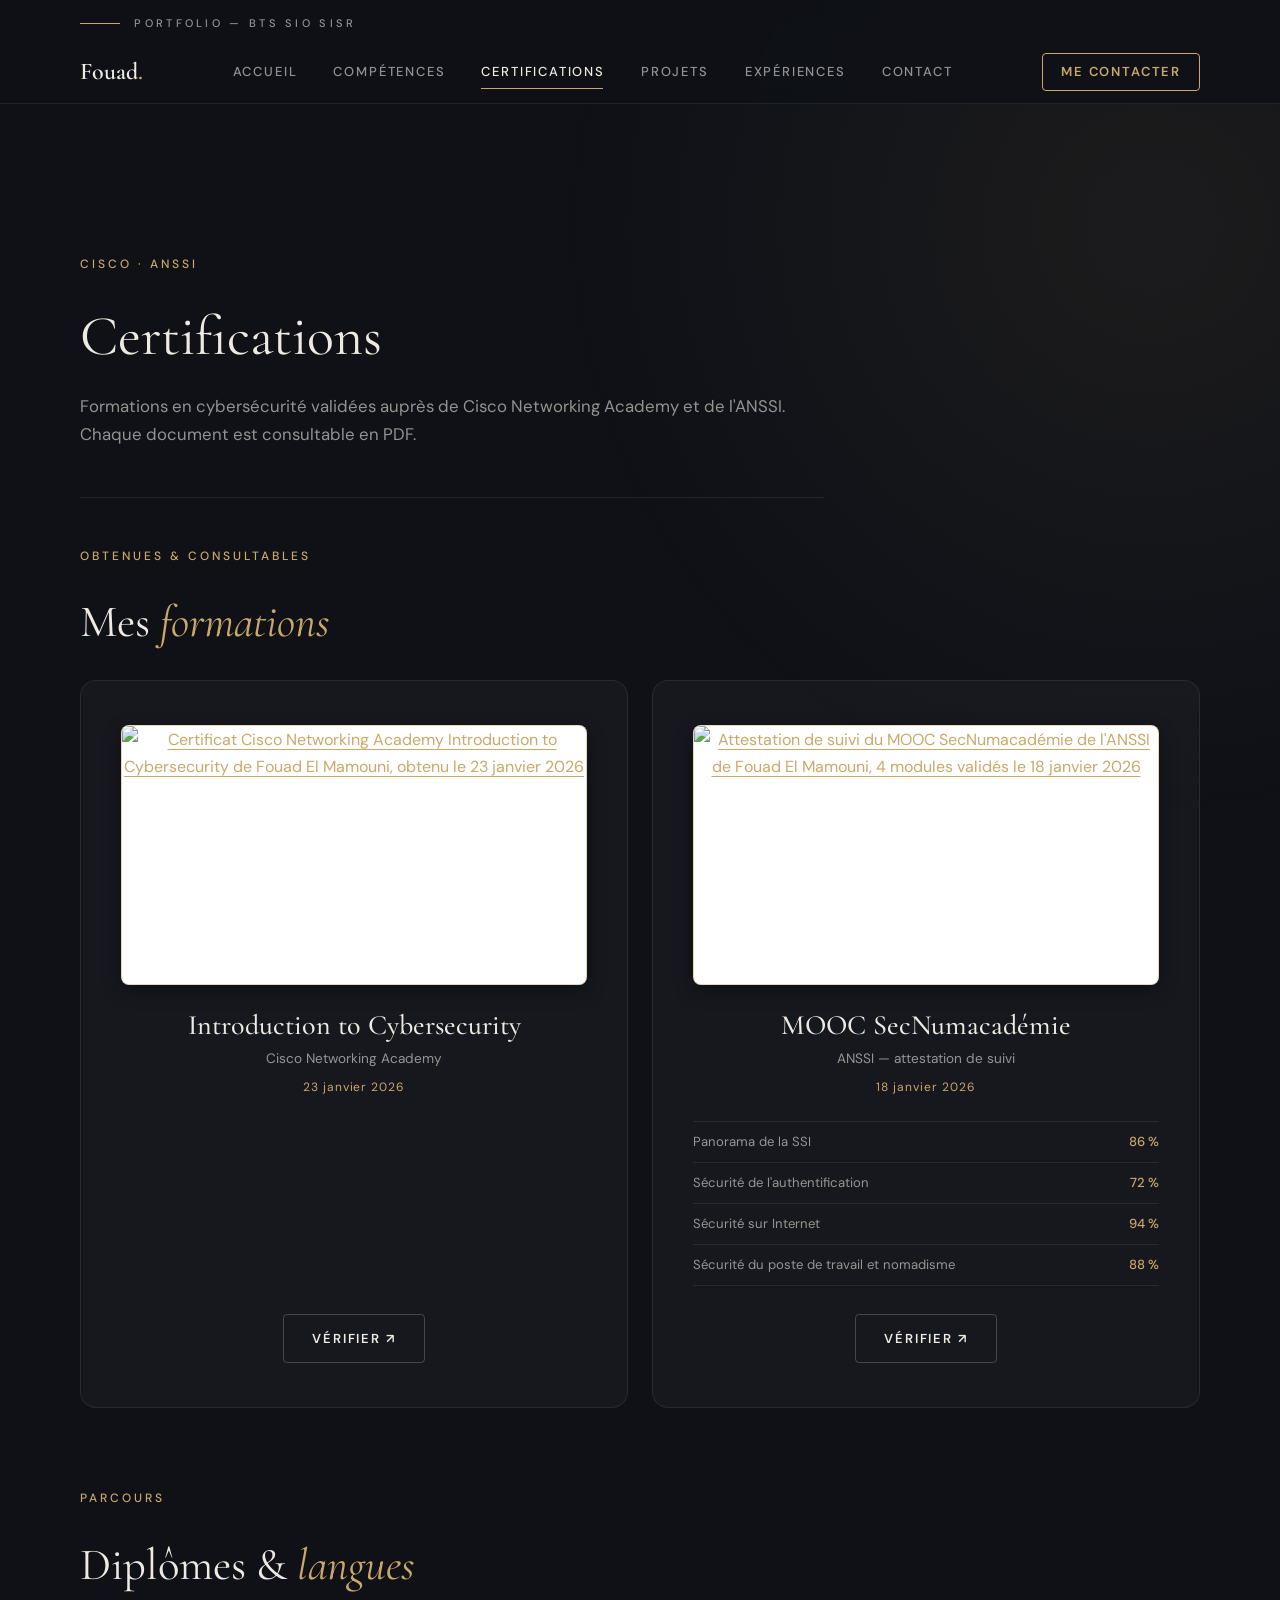
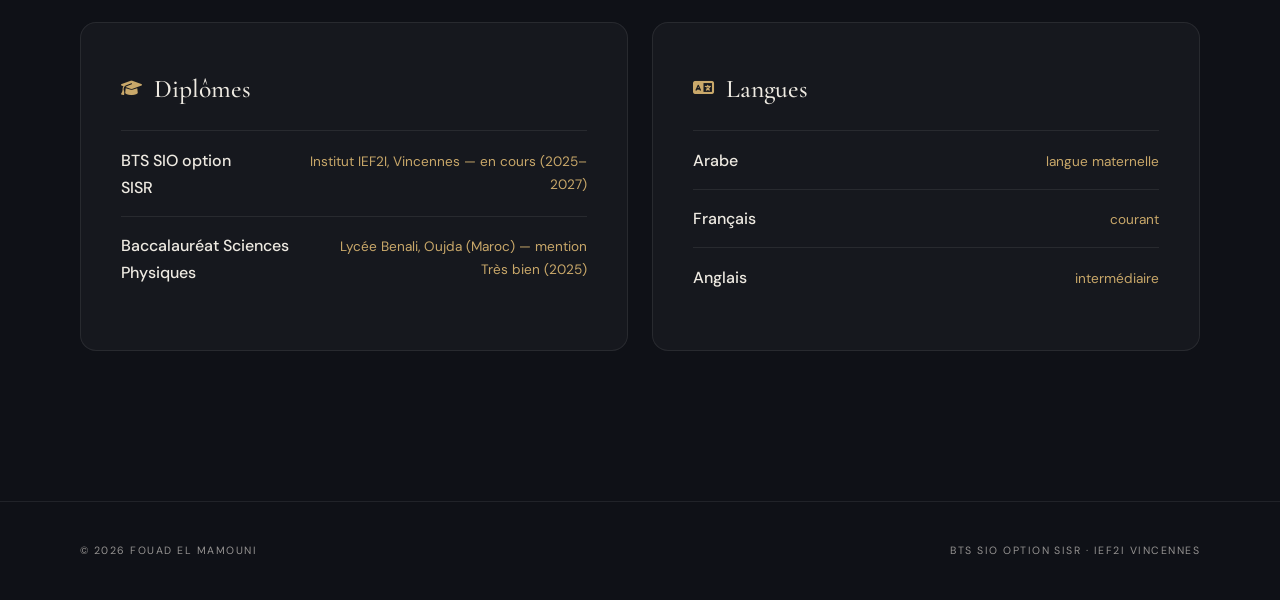
==== certifications.html @ dfbf0dc3 "Add files via upload" ====
<!DOCTYPE html>
<html lang="fr">
<head>
    <meta charset="UTF-8">
    <meta name="viewport" content="width=device-width, initial-scale=1.0">

    <title>Certifications — Fouad El Mamouni</title>
    <meta name="description" content="Certifications de Fouad El Mamouni : Introduction to Cybersecurity (Cisco Networking Academy), MOOC SecNumacadémie (ANSSI), diplômes et langues.">
    <meta name="theme-color" content="#0F1117">

    <!-- Open Graph : aperçu lors d'un partage sur les réseaux sociaux -->
    <meta property="og:type" content="website">
    <meta property="og:title" content="Certifications — Fouad El Mamouni">
    <meta property="og:description" content="Certifications de Fouad El Mamouni : Introduction to Cybersecurity (Cisco Networking Academy), MOOC SecNumacadémie (ANSSI), diplômes et langues.">
    <meta property="og:locale" content="fr_FR">
    <!-- À compléter quand le site sera en ligne :
    <meta property="og:url" content="https://votre-domaine.fr/certifications.html">
    <meta property="og:image" content="https://votre-domaine.fr/apercu.png">
    -->

    <!-- Google Fonts : Cormorant Garamond (titres) et DM Sans (texte, menu, boutons) -->
    <link rel="preconnect" href="https://fonts.googleapis.com">
    <link rel="preconnect" href="https://fonts.gstatic.com" crossorigin>
    <link href="https://fonts.googleapis.com/css2?family=Cormorant+Garamond:ital,wght@0,400;0,500;0,600;1,400;1,500;1,600&family=DM+Sans:wght@400;500;700&display=swap" rel="stylesheet">

    <!-- Font Awesome (version gratuite) : les icônes, chargées depuis le CDN cdnjs -->
    <link rel="stylesheet" href="https://cdnjs.cloudflare.com/ajax/libs/font-awesome/6.5.2/css/all.min.css" crossorigin="anonymous" referrerpolicy="no-referrer">

    <!-- Feuille de style commune à toutes les pages -->
    <link rel="stylesheet" href="style.css">
</head>
<body>

    <!-- Écran de chargement : il disparaît tout seul en CSS, même sans JavaScript -->
    <div class="ecran-chargement" aria-hidden="true">
        <div class="ecran-points"><span></span><span></span><span></span></div>
        <div class="ecran-barre"></div>
    </div>

    <!-- Barre dorée qui avance pendant le défilement (décorative) -->
    <div class="barre-progression" aria-hidden="true"></div>

    <header>
        <p class="etiquette etiquette-header">Portfolio — BTS SIO SISR</p>
        <a href="index.html" class="logo">Fouad<span>.</span></a>
        <nav aria-label="Menu principal">
            <ul>
                <li><a href="index.html">Accueil</a></li>
                <li><a href="competences.html">Compétences</a></li>
                <li><a href="certifications.html" class="actif" aria-current="page">Certifications</a></li>
                <li><a href="projets.html">Projets</a></li>
                <li><a href="experiences.html">Expériences</a></li>
                <li><a href="contact.html">Contact</a></li>
            </ul>
        </nav>
        <a href="contact.html" class="bouton bouton-contour bouton-header">Me contacter</a>
    </header>

    <main>
        <section id="certifications">
            <!-- 1. En-tête -->
            <p class="etiquette">Cisco · ANSSI</p>
            <h1 class="titre-page">Certifications</h1>
            <p class="intro-section">Formations en cybersécurité validées auprès de Cisco Networking Academy et de l'ANSSI. Chaque document est consultable en PDF.</p>

            <!-- 2. Formations obtenues -->
            <div class="sous-partie">
                <p class="etiquette">Obtenues &amp; consultables</p>
                <h3 class="titre-sous-partie">Mes <em>formations</em></h3>

                <div class="grille-certifs">
                    <article class="carte-certif">
                        <a href="certificats/cisco-introduction-cybersecurity.pdf" target="_blank" rel="noopener" class="image-certif">
                            <img src="certificats/cisco-introduction-cybersecurity.png" alt="Certificat Cisco Networking Academy Introduction to Cybersecurity de Fouad El Mamouni, obtenu le 23 janvier 2026" loading="lazy">
                            <span class="visuellement-cache">(ouvre le PDF dans un nouvel onglet)</span>
                        </a>
                        <h4>Introduction to Cybersecurity</h4>
                        <p class="organisme">Cisco Networking Academy</p>
                        <p class="date-certif"><time datetime="2026-01-23">23 janvier 2026</time></p>
                        <a href="certificats/cisco-introduction-cybersecurity.pdf" target="_blank" rel="noopener" class="bouton bouton-contour bouton-petit">
                            Vérifier <span aria-hidden="true">↗</span>
                            <span class="visuellement-cache">le certificat Cisco (PDF, nouvel onglet)</span>
                        </a>
                    </article>

                    <article class="carte-certif">
                        <a href="certificats/anssi-secnumacademie.pdf" target="_blank" rel="noopener" class="image-certif">
                            <img src="certificats/anssi-secnumacademie.png" alt="Attestation de suivi du MOOC SecNumacadémie de l'ANSSI de Fouad El Mamouni, 4 modules validés le 18 janvier 2026" loading="lazy">
                            <span class="visuellement-cache">(ouvre le PDF dans un nouvel onglet)</span>
                        </a>
                        <h4>MOOC SecNumacadémie</h4>
                        <p class="organisme">ANSSI — attestation de suivi</p>
                        <p class="date-certif"><time datetime="2026-01-18">18 janvier 2026</time></p>
                        <ul class="modules" aria-label="Modules validés">
                            <li><span>Panorama de la SSI</span> <span class="score">86 %</span></li>
                            <li><span>Sécurité de l'authentification</span> <span class="score">72 %</span></li>
                            <li><span>Sécurité sur Internet</span> <span class="score">94 %</span></li>
                            <li><span>Sécurité du poste de travail et nomadisme</span> <span class="score">88 %</span></li>
                        </ul>
                        <a href="certificats/anssi-secnumacademie.pdf" target="_blank" rel="noopener" class="bouton bouton-contour bouton-petit">
                            Vérifier <span aria-hidden="true">↗</span>
                            <span class="visuellement-cache">l'attestation ANSSI (PDF, nouvel onglet)</span>
                        </a>
                    </article>
                </div>
            </div>

            <!-- 3. Diplômes et langues -->
            <div class="sous-partie">
                <p class="etiquette">Parcours</p>
                <h3 class="titre-sous-partie">Diplômes &amp; <em>langues</em></h3>

                <div class="grille-parcours">
                    <div class="carte-liste">
                        <h4><i class="fa-solid fa-graduation-cap" aria-hidden="true"></i> Diplômes</h4>
                        <dl class="lignes">
                            <div>
                                <dt>BTS SIO option SISR</dt>
                                <dd>Institut IEF2I, Vincennes — en cours (2025–2027)</dd>
                            </div>
                            <div>
                                <dt>Baccalauréat Sciences Physiques</dt>
                                <dd>Lycée Benali, Oujda (Maroc) — mention Très bien (2025)</dd>
                            </div>
                        </dl>
                    </div>

                    <div class="carte-liste">
                        <h4><i class="fa-solid fa-language" aria-hidden="true"></i> Langues</h4>
                        <dl class="lignes">
                            <div>
                                <dt>Arabe</dt>
                                <dd>langue maternelle</dd>
                            </div>
                            <div>
                                <dt>Français</dt>
                                <dd>courant</dd>
                            </div>
                            <div>
                                <dt>Anglais</dt>
                                <dd>intermédiaire</dd>
                            </div>
                        </dl>
                    </div>
                </div>
            </div>
        </section>
    </main>

    <footer>
        <div class="footer-contenu">
            <p>&copy; 2026 Fouad El Mamouni</p>
            <p>BTS SIO option SISR · IEF2I Vincennes</p>
        </div>
    </footer>

    <!-- Bouton rond pour remonter (c'est un lien : il fonctionne même sans JavaScript) -->
    <a href="#top" class="retour-haut" aria-label="Remonter en haut de la page">↑</a>

    <!-- Script commun à toutes les pages -->
    <script src="script.js"></script>

</body>
</html>
---- style.css ----
/* ===== 1. Variables : couleurs et polices, définies une seule fois ===== */
:root {
    --fond: #0F1117;                            /* fond très sombre */
    --or: #C9A86A;                              /* accent doré */
    --texte: #EEEAE2;                           /* blanc cassé */
    --texte-doux: rgba(238, 234, 226, 0.6);     /* gris clair (le blanc cassé, plus transparent) */
    --carte: rgba(255, 255, 255, 0.03);         /* fond des cartes, à peine plus clair */
    --bordure: rgba(255, 255, 255, 0.08);       /* bordure très fine */
    --bordure-forte: rgba(255, 255, 255, 0.18); /* bordure un peu plus visible (schéma) */
    --bordure-or: rgba(201, 168, 106, 0.45);    /* le doré, plus transparent */
    --fond-header: rgba(15, 17, 23, 0.85);      /* le fond, légèrement transparent */

    --serif: "Cormorant Garamond", Georgia, "Times New Roman", serif;
    --sans: "DM Sans", "Segoe UI", Arial, sans-serif;

    --rayon: 16px;                              /* arrondi des cartes */
    --espacement-lettres: 0.2em;                /* pour les majuscules espacées */

    --texte-nom: #F4F1EA;                       /* blanc cassé du grand nom de l'accueil */

    /* Le conteneur commun à toute la page (header, sections, footer) */
    --conteneur: 1200px;                        /* largeur maximale, marges comprises */
    --gouttiere: 20px;                          /* marge intérieure à gauche et à droite (40px sur ordinateur) */
    /* Marge à gauche et à droite d'un bloc pleine largeur (header, footer) pour que son contenu
       s'aligne sur le conteneur : au moins la gouttière, plus la moitié de l'espace au-delà de 1200px */
    --marge-conteneur: max(var(--gouttiere), calc((100% - var(--conteneur)) / 2 + var(--gouttiere)));

    --ecart-menu: 28px;                         /* écart entre les liens du menu (mobile) */
}

/* Entre 900 et 1199px : gouttière de 40px, liens du menu plus serrés (22px) */
@media (min-width: 900px) {
    :root {
        --gouttiere: 40px;
        --ecart-menu: 22px;
    }
}

/* À partir de 1200px : écart normal entre les liens du menu (36px) */
@media (min-width: 1200px) {
    :root {
        --ecart-menu: 36px;
    }
}

/* ===== 2. Base : réglages appliqués à toute la page ===== */
*,
*::before,
*::after {
    box-sizing: border-box; /* la bordure et le padding sont inclus dans la largeur */
}

html {
    scroll-behavior: smooth;    /* défilement doux vers les sections */
    scroll-padding-top: 8.5rem; /* laisse la place au header collant (3 lignes sur mobile) */
}

body {
    margin: 0;
    background-color: var(--fond);
    color: var(--texte);
    font-family: var(--sans);
    font-size: 16px;          /* taille du texte normal */
    line-height: 1.7;
    -webkit-font-smoothing: antialiased;
}

/* Halo lumineux très discret à droite, fixe pendant le défilement */
body::before {
    content: "";
    position: fixed;
    inset: 0;
    z-index: -1;            /* derrière tout le contenu */
    pointer-events: none;   /* ne bloque pas les clics */
    background: radial-gradient(circle at 90% 25%, rgba(201, 168, 106, 0.07), transparent 45%);
}

h1, h2, h3 {
    font-family: var(--serif);
    font-weight: 500;
    line-height: 1.1;
    margin: 0 0 1rem;
}

p {
    margin: 0 0 1rem;
}

a {
    color: var(--or);
    text-underline-offset: 4px;
}

/* Le mot mis en valeur dans les grands titres : italique doré */
h1 em,
h2 em {
    font-style: italic;
    color: var(--or);
}

/* Contour doré visible quand on navigue au clavier (touche Tab) */
a:focus-visible {
    outline: 1px solid var(--or);
    outline-offset: 4px;
    border-radius: 4px;
}

/* ===== 3. Barre de progression du défilement (pilotée par le JavaScript) ===== */
.barre-progression {
    position: fixed;
    top: 0;
    left: 0;
    z-index: 30;
    width: 100%;
    height: 2px;
    background-color: var(--or);
    transform: scaleX(0);       /* 0 = vide, 1 = pleine largeur */
    transform-origin: left;
}

/* ===== 4. Header collé en haut de l'écran ===== */
/* Sur mobile : l'étiquette, puis le logo et le bouton, puis le menu qui défile horizontalement */
header {
    position: sticky;
    top: 0;
    z-index: 20; /* reste au-dessus du contenu pendant le défilement */
    display: flex;
    flex-wrap: wrap;
    align-items: center;
    justify-content: space-between;
    column-gap: 16px; /* espace minimum entre le logo, le menu et le bouton */
    /* le fond reste sur toute la largeur, mais le contenu s'aligne sur le conteneur */
    padding: 14px var(--marge-conteneur) 0; /* header moins haut (avant : 1rem en haut) */
    background-color: var(--fond-header);
    backdrop-filter: blur(12px);          /* floute le contenu qui passe dessous */
    -webkit-backdrop-filter: blur(12px);  /* même chose pour Safari */
    border-bottom: 1px solid var(--bordure);
}

/* L'étiquette « PORTFOLIO — BTS SIO SISR » au-dessus, sur toute la largeur :
   texte gris clair, petite ligne dorée devant.
   « header .etiquette-header » est plus précis que « .etiquette » (section 7) : ses réglages l'emportent */
header .etiquette-header {
    flex-basis: 100%;
    gap: 0.9rem;
    margin-bottom: 8px;   /* seulement 8px d'écart avec la ligne du logo */
    color: var(--texte-doux);
    font-size: 11px;
    letter-spacing: 0.3em;
}

/* La petite ligne dorée devant l'étiquette du header (les étiquettes des sections n'en ont plus) */
header .etiquette-header::before {
    content: "";
    flex-shrink: 0;
    width: 2.5rem;
    height: 1px;
    background-color: var(--or);
}

/* « Fouad. » en serif, avec le point en doré : 24px */
.logo {
    font-family: var(--serif);
    font-size: 24px;
    font-weight: 600;
    line-height: 1;
    color: var(--texte);
    text-decoration: none;
}

.logo span {
    color: var(--or);
}

/* Le menu passe sous le logo, sur toute la largeur, et défile horizontalement */
nav {
    order: 3;
    width: calc(100% + 2 * var(--gouttiere));   /* va jusqu'aux bords de l'écran */
    margin: 0.5rem calc(-1 * var(--gouttiere)) 0;
    overflow-x: auto;
    scrollbar-width: none;        /* cache la barre de défilement (Firefox) */
}

nav::-webkit-scrollbar {
    display: none;                /* cache la barre de défilement (Chrome, Safari) */
}

nav ul {
    display: flex;
    gap: var(--ecart-menu);       /* 28px sur mobile, 22px de 900 à 1199px, 36px dès 1200px (voir :root) */
    width: max-content;           /* les liens restent sur une seule ligne */
    margin: 0;
    padding: 0 var(--gouttiere);  /* le 1er lien s'aligne sur le logo */
    list-style: none;
}

nav a {
    position: relative;
    display: block;
    padding: 0.7rem 0;
    color: var(--texte-doux);
    font-size: 13px;              /* une seule taille, sur toutes les largeurs d'écran */
    font-weight: 500;
    letter-spacing: 0.14em;
    text-transform: uppercase;
    text-decoration: none;
    white-space: nowrap;
    transition: color 0.25s;
}

/* Le soulignement doré, caché par défaut (largeur 0) */
nav a::after {
    content: "";
    position: absolute;
    left: 0;
    right: 0.14em; /* compense l'espace après la dernière lettre */
    bottom: 0.35rem;
    height: 1px;
    background-color: var(--or);
    transform: scaleX(0);
    transform-origin: left;
    transition: transform 0.3s;
}

/* Au survol et sur la section active (classe ajoutée par le JavaScript) */
nav a:hover,
nav a.actif {
    color: var(--texte);
}

nav a:hover::after,
nav a.actif::after {
    transform: scaleX(1);
}

/* Le bouton « Me contacter » du header : rectangulaire, plus compact, bordure et texte dorés ;
   caché sous 900px (il réapparaît plus bas).
   « header .bouton-header » est plus précis que « .bouton » (section 5) : ses réglages l'emportent */
header .bouton-header {
    display: none;
    padding: 10px 18px;
    font-size: 13px;
    border-color: var(--or);
    color: var(--or);
    white-space: nowrap;
}

header .bouton-header:hover {
    background-color: var(--or);
    border-color: var(--or);
    color: var(--fond);
}

/* ===== 5. Boutons (les mêmes sur tout le site) ===== */
/* Base commune : rectangulaires avec coins légèrement arrondis (plus de pilule),
   DM Sans 13px, graisse 600, majuscules espacées */
.bouton {
    display: inline-block;
    padding: 16px 28px;
    border: 1px solid var(--or);
    border-radius: 4px;
    font-family: var(--sans);
    font-size: 13px;
    font-weight: 600;
    line-height: 1.2;
    letter-spacing: 0.14em;
    text-transform: uppercase;
    text-decoration: none;
    text-align: center;
    transition: background-color 0.25s, color 0.25s, border-color 0.25s, transform 0.25s, box-shadow 0.25s;
}

/* Bouton plein : fond doré, texte sombre */
.bouton-plein {
    background-color: var(--or);
    color: var(--fond);
}

.bouton-plein:hover {
    transform: translateY(-2px);
    box-shadow: 0 10px 30px rgba(201, 168, 106, 0.25);
}

/* Bouton à bordure : bordure fine gris clair, texte blanc ; la bordure devient dorée au survol */
.bouton-contour {
    background-color: transparent;
    border-color: rgba(255, 255, 255, 0.2);
    color: var(--texte);
}

.bouton-contour:hover {
    border-color: var(--or);
}

/* Groupe de boutons (passent l'un sous l'autre si l'écran est étroit) */
.boutons {
    display: flex;
    flex-wrap: wrap;
    gap: 1rem;
}

/* ===== 6. Sections : beaucoup d'espace et une fine ligne de séparation ===== */
/* Chaque section est le conteneur commun : 1200px maximum, centré, gouttière à gauche et à droite */
section {
    max-width: var(--conteneur);
    margin: 0 auto;
    padding: 5.5rem var(--gouttiere);
}

section + section {
    border-top: 1px solid var(--bordure);
}

/* Grand titre de section (le même sur toutes les pages, dont « Réseaux & Systèmes ») :
   38px minimum, 4,5 % de l'écran, 56px maximum.
   .titre-page : le titre principal (h1) des pages autres que l'accueil, même style qu'un h2 */
h2,
.titre-page {
    font-size: clamp(38px, 4.5vw, 56px);
    font-weight: 400;
    line-height: 1.1;
    max-width: 16ch;
    margin-bottom: 3rem;
}

/* Sous le titre de page vient une phrase d'introduction : moins d'espace */
.titre-page {
    margin-bottom: 1.5rem;
}

/* ===== 7. Étiquette dorée de section (la même sur toutes les pages) ===== */
/* Juste le texte doré en majuscules espacées, sans ligne devant : 13px, espacement 0.25em */
.etiquette {
    display: flex;
    align-items: center;
    margin-bottom: 32px;   /* espace entre l'étiquette et le titre */
    color: var(--or);
    font-size: 12px;
    font-weight: 500;
    letter-spacing: 0.25em;
    text-transform: uppercase;
}

/* ===== 8. Accroche ===== */
/* Un petit espace en haut pour que le nom ne touche pas le header */
#accueil {
    padding-top: 24px;
}

/* Le nom en très grand, sur une seule ligne : « Fouad El Mamouni ».
   Taille fluide : 40px minimum, 6,5 % de la largeur de l'écran, 92px maximum.
   Sur un écran étroit, il passe à la ligne entre les mots, jamais au milieu d'un mot */
#accueil h1 {
    margin: 0;
    font-family: var(--serif);
    font-size: clamp(40px, 6.5vw, 92px);
    font-weight: 600;
    line-height: 1.05;
    letter-spacing: -0.01em;
    color: var(--texte-nom);  /* « Fouad » et « Mamouni » */
    overflow-wrap: normal;    /* ne coupe jamais un mot */
    hyphens: none;            /* pas de trait d'union automatique */
}

/* « El » : italique doré, même graisse que le reste du nom */
#accueil h1 em {
    font-style: italic;
    font-weight: 600;
    color: var(--or);
}

/* Le texte de présentation : 17px, gris clair, 540px de large au maximum
   (une seule règle, sur toutes les largeurs d'écran) */
.presentation {
    max-width: 540px;
    margin: 48px 0 56px;
    color: var(--texte-doux);
    font-size: 17px;
    line-height: 1.7;
}

/* Les boutons de l'accroche : 20px d'écart */
#accueil .boutons {
    gap: 20px;
}

/* Les icônes sociales sous les boutons : seules (sans cercle ni fond), côte à côte, 24px d'écart */
.icones-sociales {
    display: flex;
    gap: 24px;
    margin: 40px 0 0;
    padding: 0;
    list-style: none;
}

.icones-sociales a {
    display: block;
    color: rgba(255, 255, 255, 0.5);   /* gris clair */
    font-size: 20px;
    line-height: 1;
    transition: color 0.25s;
}

/* Dorées au survol */
.icones-sociales a:hover {
    color: var(--or);
}

/* Les chiffres clés : une fine ligne grise sur toute la largeur, 64px sous les icônes,
   puis 3 éléments côte à côte, alignés à gauche, 64px d'écart ;
   sur un écran étroit, ils passent à la ligne proprement */
.chiffres-cles {
    display: flex;
    flex-wrap: wrap;
    gap: 32px 64px;
    margin: 64px 0 0;
    padding: 56px 0 0;
    border-top: 1px solid var(--bordure);
    list-style: none;
}

/* Le chiffre (ou « SISR ») : Cormorant Garamond, 56px, blanc cassé */
.chiffre {
    display: block;
    font-family: var(--serif);
    font-size: 56px;
    font-weight: 600;
    line-height: 1;
    color: var(--texte-nom);
}

/* Le « + » doré décoratif après le chiffre, même taille */
.chiffre .plus {
    color: var(--or);
}

/* Le texte sous le chiffre : 12px, majuscules espacées, gris, 8px sous le chiffre */
.chiffre-texte {
    display: block;
    margin-top: 8px;
    color: var(--texte-doux);
    font-size: 12px;
    letter-spacing: 0.14em;
    text-transform: uppercase;
}

/* ===== 8 bis. À propos ===== */
/* Sur mobile : une seule colonne */
.a-propos {
    display: grid;
    grid-template-columns: 1fr;
    gap: 2.5rem;
}

.a-propos h2 {
    margin-bottom: 44px;   /* espace entre le titre et le bouton (avant : 32px) */
}

.a-propos h2 em {
    display: block; /* « Systèmes » passe à la ligne */
}

/* Les 2 paragraphes : 17px, gris clair, interligne confortable, 28px entre les deux
   (une seule règle, sur toutes les largeurs d'écran) */
.a-propos-texte p {
    margin-bottom: 28px;
    color: var(--texte-doux);
    font-size: 17px;
    line-height: 1.8;
}

/* La grille d'informations : 4 cases en 2 × 2 (sur toutes les tailles d'écran),
   dans un cadre arrondi au fond un peu plus clair et légèrement bleuté */
.infos {
    display: grid;
    grid-template-columns: repeat(2, minmax(0, 1fr));
    margin: 56px 0 0;     /* espace entre le texte et la grille (avant : 40px) */
    background-color: #161A26;
    border: 1px solid var(--bordure);
    border-radius: 14px;
    overflow: hidden; /* les coins arrondis s'appliquent aussi aux cases */
}

/* Sur mobile, les cases ne font que 175px de large : 20px de marge intérieure (32px plus bas, dès 768px) */
.infos div {
    padding: 20px;
}

/* Fines lignes de séparation : sous la 1re rangée (cases 3 et 4), et entre les 2 colonnes (cases 2 et 4) */
.infos div:nth-child(n + 3) {
    border-top: 1px solid var(--bordure);
}

.infos div:nth-child(even) {
    border-left: 1px solid var(--bordure);
}

/* Étiquette de la case : 12px (une seule règle) */
.infos dt {
    margin-bottom: 0.5rem;
    color: var(--or);
    font-size: 12px;
    font-weight: 500;
    letter-spacing: var(--espacement-lettres);
    text-transform: uppercase;
}

/* Valeur de la case : 16px (une seule règle) */
.infos dd {
    margin: 0;
    color: var(--texte);
    font-size: 16px;
}

/* ===== 8 ter. Compétences ===== */
/* Titre sur 2 lignes : le mot en italique doré passe à la ligne */
.titre-2-lignes em {
    display: block;
}

/* Phrase d'introduction, avec une fine ligne de séparation en dessous */
.intro-section {
    max-width: 62ch;
    margin-bottom: 3rem;
    padding-bottom: 3rem;
    border-bottom: 1px solid var(--bordure);
    color: var(--texte-doux);
    font-size: 1.05rem;
}

/* Les mots en gras blanc dans les paragraphes gris */
#competences strong {
    color: var(--texte);
    font-weight: 700;
}

/* Base commune : carte d'introduction, cartes de compétences, carte projet */
.carte-intro,
.carte-competence,
.carte-projet {
    background-color: var(--carte);
    border: 1px solid var(--bordure);
    border-radius: var(--rayon);
}

/* Carte d'introduction : bordure dorée plus épaisse à gauche */
.carte-intro {
    padding: 2rem 1.5rem;
    border-left: 3px solid var(--or);
}

.carte-intro p {
    color: var(--texte-doux);
}

/* Petites pastilles avec icône (fond sombre, bordure fine) */
.pastilles {
    display: flex;
    flex-wrap: wrap;
    gap: 0.6rem;
    margin: 1.75rem 0 0;
    padding: 0;
    list-style: none;
}

.pastilles li {
    display: inline-flex;
    align-items: center;
    gap: 0.5rem;
    padding: 0.45rem 0.95rem;
    background-color: var(--fond);
    border: 1px solid var(--bordure-forte);
    border-radius: 999px;
    font-size: 0.82rem;
}

.pastilles i {
    color: var(--or);
}

/* Une catégorie : icône dorée + titre serif, fine ligne en dessous */
.categorie {
    margin-top: 4.5rem;
}

.titre-categorie {
    display: flex;
    align-items: center;
    gap: 0.85rem;
    margin-bottom: 2rem;
    padding-bottom: 1.1rem;
    border-bottom: 1px solid var(--bordure);
    font-size: 1.9rem;
}

.titre-categorie i {
    color: var(--or);
    font-size: 1.1rem;
}

/* La grille de cartes : 1 colonne sur mobile (2 et 3 colonnes plus bas, dans les media queries) */
.grille-competences {
    display: grid;
    grid-template-columns: 1fr;
    gap: 1.25rem;
}

/* Une carte de compétence : en colonne, pour pouvoir pousser les étiquettes en bas */
.carte-competence {
    display: flex;
    flex-direction: column;
    padding: 1.75rem 1.5rem;
    transition: border-color 0.3s;
}

.carte-competence:hover {
    border-color: var(--bordure-or);
}

.carte-competence h4 {
    display: flex;
    align-items: center;
    gap: 0.75rem;
    margin: 0 0 0.75rem;
    font-family: var(--sans);
    font-size: 1rem;
    font-weight: 700;
    color: var(--texte);
}

.carte-competence h4 i {
    width: 1.25rem;       /* toutes les icônes ont la même largeur : les titres sont alignés */
    text-align: center;
    color: var(--or);
}

.carte-competence p {
    margin-bottom: 1.5rem;
    color: var(--texte-doux);
    font-size: 0.92rem;
}

/* Les étiquettes en majuscules, poussées en bas de la carte par margin-top: auto */
.tags {
    display: flex;
    flex-wrap: wrap;
    gap: 0.45rem;
    margin: auto 0 0;
    padding: 0;
    list-style: none;
}

.tags li {
    padding: 0.3rem 0.75rem;
    border: 1px solid var(--bordure-or);
    border-radius: 999px;
    color: var(--or);
    font-size: 0.62rem;
    font-weight: 500;
    letter-spacing: 0.14em;
    text-transform: uppercase;
}

/* Qualités professionnelles : grandes pastilles arrondies */
.qualites {
    display: flex;
    flex-wrap: wrap;
    gap: 0.85rem;
    margin: 0;
    padding: 0;
    list-style: none;
}

.qualites li {
    display: inline-flex;
    align-items: center;
    gap: 0.7rem;
    padding: 0.85rem 1.4rem;
    background-color: var(--carte);
    border: 1px solid var(--bordure);
    border-radius: 999px;
    color: var(--texte);
    font-size: 0.95rem;
}

.qualites i {
    color: var(--or);
}

/* Carte « Projet d'avenir » */
.carte-projet {
    margin-top: 4.5rem;
    padding: 2.5rem 1.5rem;
}

.carte-projet .etiquette-carte {
    display: flex;
    align-items: center;
    gap: 0.6rem;
}

.carte-projet h3 {
    font-size: clamp(2.2rem, 6vw, 3.4rem);
    font-weight: 400;
    margin-bottom: 1.5rem;
}

.carte-projet h3 em {
    font-style: italic;
    color: var(--or);
}

.carte-projet p {
    max-width: 62ch;
    color: var(--texte-doux);
}

/* Le parcours : pastilles reliées par des flèches (vers le bas sur mobile) */
.parcours {
    display: flex;
    flex-direction: column;
    align-items: flex-start;
    gap: 0.75rem;
    margin: 2rem 0 2.5rem;
    padding: 0;
    list-style: none;
}

.parcours li {
    display: flex;
    flex-direction: column;
    align-items: flex-start;
    gap: 0.75rem;
}

/* La flèche dorée avant chaque étape sauf la 1re ; « / "" » la cache aux lecteurs d'écran */
.parcours li + li::before {
    content: "→";
    content: "→" / "";
    margin-left: 1.25rem;
    color: var(--or);
    font-size: 1.3rem;
    line-height: 1;
    transform: rotate(90deg); /* la flèche pointe vers le bas */
}

.parcours span {
    padding: 0.7rem 1.2rem;
    background-color: var(--fond);
    border: 1px solid var(--bordure-or);
    border-radius: 1.5rem;
    font-size: 0.88rem;
}

/* Espace entre l'icône et le texte dans un bouton */
.bouton i {
    margin-right: 0.6rem;
}

/* ===== 9. Étiquette dorée en haut d'une carte (ex : « PROJET D'AVENIR » dans competences.html) ===== */
.etiquette-carte {
    margin-bottom: 1rem;
    color: var(--or);
    font-size: 12px;          /* même taille que les autres étiquettes dorées */
    font-weight: 500;
    letter-spacing: var(--espacement-lettres);
    text-transform: uppercase;
}

/* ===== 12. Certifications ===== */
/* Texte caché à l'écran mais lu par les lecteurs d'écran (réutilisable partout) */
.visuellement-cache {
    position: absolute;
    width: 1px;
    height: 1px;
    margin: -1px;
    padding: 0;
    overflow: hidden;
    clip: rect(0, 0, 0, 0);
    white-space: nowrap;
    border: 0;
}

/* Une sous-partie : étiquette + titre serif dont un mot est en italique doré */
.sous-partie + .sous-partie {
    margin-top: 5rem;
}

.titre-sous-partie {
    font-size: clamp(2rem, 5vw, 2.8rem);
    font-weight: 400;
    margin-bottom: 2rem;
}

.titre-sous-partie em {
    font-style: italic;
    color: var(--or);
}

/* Grilles : 1 colonne sur mobile (2 colonnes sur ordinateur, voir plus bas) */
.grille-certifs,
.grille-parcours {
    display: grid;
    grid-template-columns: 1fr;
    gap: 1.5rem;
}

/* Base commune des cartes de cette section */
.carte-certif,
.carte-liste {
    padding: 2.25rem 1.5rem;
    background-color: var(--carte);
    border: 1px solid var(--bordure);
    border-radius: var(--rayon);
    transition: border-color 0.3s;
}

.carte-certif:hover,
.carte-liste:hover {
    border-color: var(--bordure-or);
}

/* Carte de formation : contenu centré, en colonne */
.carte-certif {
    display: flex;
    flex-direction: column;
    align-items: center;
    text-align: center;
}

.carte-certif h4 {
    margin: 0 0 0.4rem;
    font-family: var(--serif);
    font-size: 1.75rem;
    font-weight: 500;
    line-height: 1.15;
    color: var(--texte);
}

.organisme {
    margin-bottom: 0.4rem;
    color: var(--texte-doux);
    font-size: 0.85rem;
}

.date-certif {
    margin-bottom: 1.5rem;
    color: var(--or);
    font-size: 0.75rem;
    letter-spacing: 0.08em;
}

/* Les modules ANSSI : nom à gauche, score doré à droite, fines lignes */
.modules {
    width: 100%;
    margin: 0 0 1.75rem;
    padding: 0;
    list-style: none;
    text-align: left;
    font-size: 0.82rem;
}

.modules li {
    display: flex;
    justify-content: space-between;
    gap: 1rem;
    padding: 0.55rem 0;
    border-top: 1px solid var(--bordure);
    color: var(--texte-doux);
}

.modules li:last-child {
    border-bottom: 1px solid var(--bordure);
}

.score {
    flex-shrink: 0; /* le score ne passe jamais à la ligne */
    color: var(--or);
    font-weight: 500;
}

/* L'image du certificat, tout en haut de la carte (à la place de la médaille) :
   un clic ouvre le PDF dans un nouvel onglet */
.image-certif {
    display: block;
    width: 100%;
    margin-bottom: 1.5rem; /* espace avec le titre */
    cursor: zoom-in; /* loupe : on peut cliquer pour voir le certificat en grand */
}

/* Hauteur fixe (220px sur mobile, 260px à partir de 768px) : les deux images
   sont alignées côte à côte, chacune affichée en entier sur fond blanc */
.image-certif img {
    display: block;
    width: 100%;
    height: 220px;
    object-fit: contain;
    background-color: #fff;
    border: 1px solid var(--bordure-or); /* fine bordure dorée transparente */
    border-radius: 8px;
    box-shadow: 0 6px 18px rgba(0, 0, 0, 0.35); /* petite ombre */
    transition: transform 0.3s ease;
}

/* Léger zoom au survol (et au clavier) */
.image-certif:hover img,
.image-certif:focus-visible img {
    transform: scale(1.02);
}

/* Le bouton « Vérifier ↗ », poussé en bas de la carte */
/* (même taille que tous les boutons du site, pour la cohérence) */
.bouton-petit {
    margin-top: auto;
}

/* Cartes Diplômes et Langues */
.carte-liste h4 {
    display: flex;
    align-items: center;
    gap: 0.75rem;
    margin: 0 0 1.25rem;
    font-family: var(--serif);
    font-size: 1.6rem;
    font-weight: 500;
    color: var(--texte);
}

.carte-liste h4 i {
    color: var(--or);
    font-size: 1.05rem;
}

.lignes {
    margin: 0;
}

/* Chaque ligne : sur mobile, le détail passe sous le nom */
.lignes div {
    display: flex;
    flex-direction: column;
    gap: 0.2rem;
    padding: 0.95rem 0;
    border-top: 1px solid var(--bordure);
}

.lignes dt {
    color: var(--texte);
    font-weight: 500;
}

.lignes dd {
    margin: 0;
    color: var(--or);
    font-size: 0.85rem;
}

/* ===== 12 bis. Projets ===== */
/* --- Les 2 colonnes : l'une sous l'autre sur mobile --- */
.colonnes-projets {
    display: grid;
    grid-template-columns: 1fr;
    gap: 3.5rem 2rem;
    margin-top: 3.5rem;
}

/* En-tête de colonne : icône dans un carré, titre, et compteur à droite */
.entete-colonne {
    display: flex;
    align-items: center;
    gap: 0.9rem;
    margin-bottom: 0.4rem;
}

.icone-carre {
    display: grid;
    place-items: center;
    flex-shrink: 0;
    width: 2.5rem;
    height: 2.5rem;
    background-color: var(--fond);
    border: 1px solid var(--bordure-or);
    border-radius: 8px;
    color: var(--or);
}

.entete-colonne h3 {
    margin: 0;
    font-size: 1.8rem;
}

.compteur-colonne {
    display: grid;
    place-items: center;
    width: 2rem;
    height: 2rem;
    margin-left: auto; /* pousse le compteur tout à droite */
    border: 1px solid var(--bordure-or);
    border-radius: 50%;
    color: var(--or);
    font-size: 0.8rem;
    font-weight: 700;
}

.sous-titre-colonne {
    margin: 0 0 0 3.4rem; /* aligné avec le titre, après le carré */
    color: var(--texte-doux);
    font-size: 0.8rem;
}

.liste-projets {
    display: flex;
    flex-direction: column;
    gap: 1.5rem;
    margin-top: 1.5rem;
    padding-top: 1.5rem;
    border-top: 1px solid var(--bordure);
}

/* --- Une carte de projet --- */
.carte-projet-item {
    display: flex;
    flex-direction: column;
    overflow: hidden; /* la zone visuelle suit les coins arrondis */
    background-color: var(--carte);
    border: 1px solid var(--bordure);
    border-radius: var(--rayon);
    transition: border-color 0.3s;
}

.carte-projet-item:hover {
    border-color: var(--bordure-or);
}

/* La zone visuelle en haut : dégradé sombre avec un léger halo doré au centre */
.projet-visuel {
    position: relative; /* repère pour le badge et le grand numéro */
    display: flex;
    flex-direction: column;
    align-items: center;
    justify-content: center;
    gap: 1rem;
    height: 12rem;
    padding: 1.5rem;
    background:
        radial-gradient(circle at 50% 45%, rgba(201, 168, 106, 0.14), transparent 60%),
        linear-gradient(160deg, rgba(201, 168, 106, 0.06), rgba(15, 17, 23, 0.9));
    border-bottom: 1px solid var(--bordure);
}

.projet-visuel i {
    color: var(--or);
    font-size: 2.6rem;
}

.projet-visuel-titre {
    margin: 0;
    max-width: 26ch;
    color: var(--texte-doux);
    font-size: 0.62rem;
    letter-spacing: 0.22em;
    text-align: center;
    text-transform: uppercase;
}

/* Le badge « PROJET PERSO » / « EN STAGE » en haut à droite */
.badge {
    position: absolute;
    top: 1rem;
    right: 1rem;
    padding: 0.3rem 0.75rem;
    background-color: rgba(201, 168, 106, 0.12);
    border: 1px solid var(--bordure-or);
    border-radius: 999px;
    color: var(--or);
    font-size: 0.58rem;
    font-weight: 700;
    letter-spacing: 0.16em;
    text-transform: uppercase;
}

/* Le grand numéro très transparent en bas à droite */
.projet-numero {
    position: absolute;
    right: 1rem;
    bottom: 0.25rem;
    font-family: var(--serif);
    font-size: 4.5rem;
    font-style: italic;
    line-height: 1;
    color: rgba(201, 168, 106, 0.15);
}

/* Variante avec un schéma : zone plus haute (220px sur mobile, 320px à partir de 768px)
   et marges réduites pour que le cadre blanc prenne presque toute la place */
.projet-visuel-image {
    height: 220px;
    padding: 0.75rem;
}

/* Le badge et le numéro passent par-dessus le schéma, même pendant le zoom au survol.
   Le schéma est en « contain » : le badge tombe dans la bande blanche au-dessus du dessin,
   et le numéro, très transparent, ne cache rien */
.projet-visuel-image .badge,
.projet-visuel-image .projet-numero {
    z-index: 1;
}

/* Sur le fond blanc de l'image, le badge prend un fond sombre pour rester lisible */
.projet-visuel-image .badge {
    top: 0.75rem;
    right: 0.75rem;
    background-color: var(--fond-header);
}

/* Le cadre blanc autour du schéma (le schéma a un fond blanc) :
   toute la largeur de la zone, 8px de marge intérieure */
.cadre-schema {
    flex: 1;
    width: 100%;
    min-height: 0; /* permet à l'image de rétrécir dans la hauteur fixe */
    padding: 8px;
    background-color: #fff;
    border-radius: 0.75rem;
    cursor: zoom-in; /* loupe : on peut cliquer pour agrandir le schéma */
    transition: transform 0.3s ease;
}

/* Léger zoom au survol (et au clavier) pour montrer que le schéma est cliquable */
.cadre-schema:hover,
.cadre-schema:focus-visible {
    transform: scale(1.02);
}

/* Le schéma est affiché en entier, sans être coupé */
.cadre-schema img {
    display: block;
    width: 100%;
    height: 100%;
    object-fit: contain;
}

/* Variante avec un logo qui a déjà son propre fond (Zabbix) : pas de cadre blanc,
   le logo est centré dans la zone (220px sur mobile, 320px à partir de 768px) */
.projet-visuel-logo {
    height: 220px;
}

.projet-visuel-logo img {
    display: block;
    width: 240px;
    max-width: 100%; /* ne déborde jamais de la zone sur un petit écran */
    height: auto;
    border-radius: 6px; /* coins légèrement arrondis */
}

/* Variante « couverture » : la photo remplit toute la zone, sans cadre ni marge
   (220px sur mobile, 320px à partir de 768px, comme les zones avec image) */
.projet-visuel-couverture {
    height: 220px;
    padding: 0;
}

/* Le lien couvre toute la zone : un clic ouvre la photo en grand */
.lien-couverture {
    position: absolute;
    inset: 0;
    cursor: zoom-in; /* loupe : on peut cliquer pour agrandir la photo */
}

.lien-couverture img {
    display: block;
    width: 100%;
    height: 100%;
    object-fit: cover;
    object-position: center;
}

/* Léger dégradé sombre en bas de la photo pour que le numéro reste lisible */
.lien-couverture::after {
    content: "";
    position: absolute;
    inset: 0;
    background: linear-gradient(to bottom, transparent 45%, rgba(15, 17, 23, 0.7));
    pointer-events: none;
}

/* Le badge, la source et le numéro passent par-dessus la photo */
.projet-visuel-couverture .badge,
.projet-visuel-couverture .source-image,
.projet-visuel-couverture .projet-numero {
    z-index: 1;
}

/* Sur la photo, le badge prend un fond sombre pour rester lisible */
.projet-visuel-couverture .badge {
    background-color: var(--fond-header);
}

/* La source de l'image, en tout petit et en gris, dans le coin bas à gauche */
.source-image {
    position: absolute;
    left: 1rem;
    bottom: 0.75rem;
    color: var(--texte-doux);
    font-size: 11px;
    pointer-events: none; /* le clic passe à la photo en dessous */
}

/* Le contenu texte de la carte : il prend toute la hauteur libre */
.projet-corps {
    flex: 1;
    padding: 1.5rem;
}

.periode {
    margin-bottom: 0.4rem;
    color: var(--texte-doux);
    font-size: 0.75rem;
}

.projet-corps h4 {
    margin: 0 0 0.75rem;
    font-family: var(--serif);
    font-size: 1.6rem;
    font-weight: 500;
    line-height: 1.15;
    color: var(--texte);
}

.projet-corps > p:not(.periode) {
    margin-bottom: 1.25rem;
    color: var(--texte-doux);
    font-size: 0.92rem;
}

/* Étiquettes avec un petit point doré devant */
.tags-points {
    display: flex;
    flex-wrap: wrap;
    gap: 0.5rem 1.1rem;
    margin: 0;
    padding: 0;
    list-style: none;
}

.tags-points li {
    display: inline-flex;
    align-items: center;
    gap: 0.45rem;
    color: var(--texte);
    font-size: 0.66rem;
    font-weight: 500;
    letter-spacing: 0.14em;
    text-transform: uppercase;
}

.tags-points li::before {
    content: "";
    width: 5px;
    height: 5px;
    border-radius: 50%;
    background-color: var(--or);
}

/* Le bas de la carte, séparé par une fine ligne */
.projet-pied {
    padding: 1rem 1.5rem;
    border-top: 1px solid var(--bordure);
}

.bouton-preuves {
    display: inline-flex;
    align-items: center;
    gap: 0.55rem;
    padding: 0.5rem 0.9rem;
    border: 1px solid var(--bordure-forte);
    border-radius: 999px;
    color: var(--texte-doux);
    font-size: 0.66rem;
    font-weight: 500;
    letter-spacing: 0.14em;
    text-transform: uppercase;
    text-decoration: none;
    transition: border-color 0.25s, color 0.25s;
}

.bouton-preuves:hover {
    border-color: var(--or);
    color: var(--or);
}

.bouton-preuves i {
    color: var(--or);
}

/* Le petit compteur de preuves */
.compteur-preuves {
    display: grid;
    place-items: center;
    min-width: 1.35rem;
    height: 1.35rem;
    padding: 0 0.3rem;
    background-color: rgba(201, 168, 106, 0.15);
    border-radius: 999px;
    color: var(--or);
    font-size: 0.62rem;
    font-weight: 700;
    letter-spacing: 0;
}

/* ===== 12 ter. Expériences : frise verticale ===== */
/* La frise : la liste laisse une marge à gauche pour la ligne et les points */
.frise {
    position: relative; /* repère pour la ligne verticale */
    margin: 0;
    padding: 0 0 0 2.25rem;
    list-style: none;
}

/* La fine ligne dorée verticale, qui s'estompe vers le bas */
.frise::before {
    content: "";
    position: absolute;
    top: 0.5rem;
    bottom: 0;
    left: calc(0.55rem - 0.5px); /* centrée sous les points */
    width: 1px;
    background: linear-gradient(to bottom, var(--or), var(--bordure-or) 70%, transparent);
}

/* Une étape de la frise */
.etape-frise {
    position: relative; /* repère pour le point */
    padding-bottom: 4rem;
}

.etape-frise:last-child {
    padding-bottom: 0;
}

/* Le point doré entouré d'un cercle, posé sur la ligne */
.etape-frise::before {
    content: "";
    position: absolute;
    top: 0.55rem;
    left: -2.25rem;      /* revient dans la marge de gauche de la frise */
    width: 1.1rem;
    height: 1.1rem;
    border: 1px solid var(--or);
    border-radius: 50%;
    /* un petit disque doré au centre, entouré du fond sombre */
    background: radial-gradient(circle, var(--or) 0 3px, var(--fond) 3.5px);
    box-shadow: 0 0 0 5px rgba(201, 168, 106, 0.1); /* halo doré très léger */
}

/* En-tête d'une étape : titre puis badge (en dessous sur mobile) */
.frise-entete {
    display: flex;
    flex-direction: column;
    align-items: flex-start;
    gap: 0.85rem;
    margin-bottom: 0.9rem;
}

.frise-entete h3 {
    margin: 0;
    font-size: clamp(1.6rem, 4vw, 2.1rem);
    color: var(--texte);
}

/* Badge arrondi à bordure dorée, avec icône */
.badge-frise {
    display: inline-flex;
    align-items: center;
    gap: 0.5rem;
    flex-shrink: 0;
    padding: 0.4rem 0.85rem;
    border: 1px solid var(--bordure-or);
    border-radius: 999px;
    color: var(--or);
    font-size: 0.6rem;
    font-weight: 700;
    letter-spacing: 0.16em;
    text-transform: uppercase;
    white-space: nowrap;
}

/* Ligne d'infos : date et lieu, avec icônes dorées */
.frise-infos {
    display: flex;
    flex-wrap: wrap;
    gap: 0.4rem 1.5rem;
    margin: 0 0 1.1rem;
    padding: 0;
    list-style: none;
    color: var(--texte-doux);
    font-size: 0.82rem;
}

.frise-infos li {
    display: inline-flex;
    align-items: center;
    gap: 0.5rem;
}

.frise-infos i {
    color: var(--or);
}

.etape-frise > p {
    max-width: 70ch;
    color: var(--texte-doux);
}

/* Grille des missions : 1 colonne sur mobile (2 et 3 colonnes plus bas) */
.missions {
    display: grid;
    grid-template-columns: 1fr;
    gap: 0.9rem;
    margin: 1.75rem 0 0;
    padding: 0;
    list-style: none;
}

/* Une petite carte de mission : icône à gauche, texte à droite */
.missions li {
    display: flex;
    align-items: flex-start;
    gap: 0.85rem;
    padding: 1.1rem 1.2rem;
    background-color: var(--carte);
    border: 1px solid var(--bordure);
    border-radius: 12px;
    color: var(--texte-doux);
    font-size: 0.88rem;
    line-height: 1.55;
    transition: border-color 0.3s;
}

.missions li:hover {
    border-color: var(--bordure-or);
}

.missions i {
    flex-shrink: 0;
    width: 1.1rem;
    margin-top: 0.2rem;
    text-align: center;
    color: var(--or);
}

/* Les mots-clés en gras blanc */
.missions strong {
    color: var(--texte);
    font-weight: 700;
}

/* ===== 13. Contact ===== */
#contact {
    padding-bottom: 7rem;
}

/* Les 2 colonnes : l'une sous l'autre sur mobile */
.contact-colonnes {
    display: grid;
    grid-template-columns: 1fr;
    gap: 3rem;
}

.contact-texte {
    color: var(--texte-doux);
}

/* --- Carte des coordonnées --- */
.carte-contact {
    margin: 1.75rem 0 1.25rem;
    background-color: var(--carte);
    border: 1px solid var(--bordure);
    border-radius: var(--rayon);
    font-style: normal; /* le navigateur met <address> en italique par défaut */
}

.carte-contact ul {
    margin: 0;
    padding: 0;
    list-style: none;
}

/* Fine ligne entre chaque coordonnée */
.carte-contact li + li {
    border-top: 1px solid var(--bordure);
}

/* Une ligne : icône dorée, texte blanc, petite icône de lien à droite */
.ligne-contact {
    display: flex;
    align-items: center;
    gap: 1rem;
    padding: 1.1rem 1.25rem;
    color: var(--texte);
    font-size: 0.95rem;
    text-decoration: none;
    transition: color 0.25s;
}

a.ligne-contact:hover {
    color: var(--or);
}

.ligne-contact > i:first-child {
    width: 1.1rem;
    text-align: center;
    color: var(--or);
}

.ligne-contact span {
    flex: 1;
    min-width: 0;
    overflow-wrap: anywhere; /* l'adresse e-mail peut passer à la ligne sur petit écran */
}

.icone-lien {
    color: var(--texte-doux);
    font-size: 0.75rem;
}

/* Bouton sur toute la largeur (CV et envoi du formulaire) */
.bouton-large {
    display: block;
    width: 100%;
}

/* Un <button> n'hérite pas de la police : on la lui redonne, et un curseur main */
button.bouton {
    font-family: var(--sans);
    cursor: pointer;
}

/* --- Formulaire --- */
.formulaire {
    display: grid;
    gap: 1.25rem;
}

/* Nom et e-mail : l'un sous l'autre sur mobile, côte à côte sur ordinateur */
.champs-duo {
    display: grid;
    grid-template-columns: 1fr;
    gap: 1.25rem;
}

.champ {
    display: flex;
    flex-direction: column;
    gap: 0.5rem;
}

/* Étiquette en petites majuscules espacées grises */
.champ label {
    color: var(--texte-doux);
    font-size: 0.66rem;
    font-weight: 500;
    letter-spacing: var(--espacement-lettres);
    text-transform: uppercase;
}

/* L'astérisque des champs obligatoires */
.obligatoire {
    color: var(--or);
}

/* Les champs : fond légèrement plus clair, bordure fine, coins arrondis */
.champ input,
.champ textarea {
    width: 100%;
    padding: 0.9rem 1rem;
    background-color: var(--carte);
    border: 1px solid var(--bordure-forte);
    border-radius: 10px;
    color: var(--texte);
    font-family: var(--sans);
    font-size: 1rem; /* 16 px minimum : évite le zoom automatique sur iPhone */
    transition: border-color 0.25s, box-shadow 0.25s;
}

.champ textarea {
    min-height: 9rem;
    resize: vertical; /* on peut agrandir le message en hauteur seulement */
}

.champ input::placeholder,
.champ textarea::placeholder {
    color: rgba(238, 234, 226, 0.35);
}

/* Au focus : bordure dorée et halo doré léger (remplace le contour par défaut) */
.champ input:focus,
.champ textarea:focus {
    outline: none;
    border-color: var(--or);
    box-shadow: 0 0 0 3px rgba(201, 168, 106, 0.15);
}

/* Contour doré au clavier sur les boutons */
button:focus-visible {
    outline: 1px solid var(--or);
    outline-offset: 4px;
}

.note-formulaire {
    margin: -0.25rem 0 0;
    color: var(--texte-doux);
    font-size: 0.78rem;
    text-align: center;
}

/* ===== 14. Footer simple ===== */
/* Sur mobile : les 2 textes centrés l'un sous l'autre */
footer {
    padding: 2.5rem var(--marge-conteneur); /* aligné sur le conteneur, comme le header */
    border-top: 1px solid var(--bordure);
    color: var(--texte-doux);
    font-size: 0.66rem;
    letter-spacing: 0.14em;
    text-transform: uppercase;
}

.footer-contenu {
    display: flex;
    flex-direction: column;
    align-items: center;
    gap: 0.5rem;
    text-align: center;
}

footer p {
    margin: 0;
}

/* ===== 15. Bouton rond « remonter en haut » ===== */
/* Caché par défaut ; le JavaScript ajoute la classe « visible » après un peu de défilement */
.retour-haut {
    position: fixed;
    right: 1.25rem;
    bottom: calc(1.25rem + env(safe-area-inset-bottom, 0px));
    z-index: 20;
    display: grid;
    place-items: center;
    width: 3rem;
    height: 3rem;
    border: 1px solid var(--or);
    border-radius: 50%;
    background-color: var(--fond-header);
    color: var(--or);
    font-size: 1.1rem;
    text-decoration: none;
    opacity: 0;
    visibility: hidden;        /* aussi retiré de la navigation au clavier */
    transform: translateY(10px);
    transition: opacity 0.3s, visibility 0.3s, transform 0.3s, background-color 0.25s, color 0.25s;
}

.retour-haut.visible {
    opacity: 1;
    visibility: visible;
    transform: none;
}

.retour-haut:hover {
    background-color: var(--or);
    color: var(--fond);
}

/* ===== 16. Tablettes et plus (à partir de 768 px de large) ===== */
@media (min-width: 768px) {
    /* Plus d'espace vertical entre les sections (avant : 128px) ;
       les marges à gauche et à droite viennent de la gouttière */
    section {
        padding-top: 150px;
        padding-bottom: 150px;
    }

    /* Les boutons de l'accroche restent sur une seule ligne */
    #accueil .boutons {
        flex-wrap: nowrap;
    }

    /* Les cases d'informations : 32px de marge intérieure */
    .infos div {
        padding: 32px;
    }

    /* La zone du schéma Cisco est plus haute sur grand écran (220px sur mobile) */
    .projet-visuel-image {
        height: 320px;
    }

    /* La photo de couverture a la même hauteur que les zones avec image (220px sur mobile) */
    .projet-visuel-couverture {
        height: 320px;
    }

    /* La zone du logo Zabbix a la même hauteur que les autres zones avec image */
    .projet-visuel-logo {
        height: 320px;
    }

    /* Les images des certificats sont plus hautes sur grand écran (220px sur mobile) */
    .image-certif img {
        height: 260px;
    }

    /* Compétences : les cartes en 2 colonnes */
    .grille-competences {
        grid-template-columns: repeat(2, 1fr);
    }

    .carte-intro {
        padding: 2.5rem;
    }

    .carte-projet {
        padding: 3.5rem 3rem;
    }

    /* Le parcours sur une ligne, flèche vers la droite */
    .parcours,
    .parcours li {
        flex-direction: row;
        align-items: center;
    }

    .parcours li + li::before {
        margin-left: 0;
        transform: none;
    }

    /* Frise : le badge passe à droite du titre, les missions en 2 colonnes */
    .frise {
        padding-left: 3rem;
    }

    .etape-frise::before {
        left: -3rem;
    }

    .frise-entete {
        flex-direction: row;
        justify-content: space-between;
        gap: 1.5rem;
    }

    .badge-frise {
        margin-top: 0.4rem;
    }

    .missions {
        grid-template-columns: repeat(2, 1fr);
    }

    /* Footer : un texte à gauche, l'autre à droite */
    .footer-contenu {
        flex-direction: row;
        justify-content: space-between;
    }
}

/* ===== 17. Header à partir de 900 px : le bouton « Me contacter » apparaît ===== */
@media (min-width: 900px) {
    header .bouton-header {
        display: inline-block;
    }
}

/* ===== 17 bis. Ordinateurs (à partir de 1024 px de large) ===== */
@media (min-width: 1024px) {
    /* --- Header sur une ligne : logo à gauche, menu au centre, bouton à droite ---
       (entre 900 et 1023px, le menu reste sous le logo : il ne tient pas à côté) */
    html {
        scroll-padding-top: 7rem; /* le header ne fait plus que 2 lignes */
    }

    /* Plus de marge en bas : c'est la hauteur des liens qui fait la ligne logo + menu (environ 64px) */
    header {
        padding-bottom: 0;
    }

    /* 20px en haut et en bas de chaque lien + la hauteur du texte = environ 64px */
    nav a {
        padding: 20px 0;
    }

    /* Le soulignement, juste sous le texte */
    nav a::after {
        bottom: 14px;
    }

    /* Le menu peut rétrécir (min-width: 0) : s'il manque de la place (zoom du navigateur,
       police plus large…), c'est lui qui défile, et le bouton n'est jamais poussé hors de l'écran */
    nav {
        order: 0;
        flex: 0 1 auto;
        width: auto;
        min-width: 0;
        margin: -6px 0;        /* compense le padding du menu ci-dessous */
        overflow-x: auto;
    }

    /* 6px en haut et en bas : le contour doré du focus clavier n'est pas coupé par le défilement */
    nav ul {
        padding: 6px 0;
    }

    /* Le logo et le bouton gardent toujours leur taille : ils ne rétrécissent jamais */
    .logo,
    header .bouton-header {
        flex-shrink: 0;
    }

    /* --- Mise en page des sections --- */
    /* À propos : 2 colonnes, environ 40 % (titre) et 60 % (texte et infos) */
    .a-propos {
        grid-template-columns: minmax(0, 2fr) minmax(0, 3fr);
        gap: 5rem;
    }

    /* Certifications : 2 cartes côte à côte */
    .grille-certifs,
    .grille-parcours {
        grid-template-columns: repeat(2, 1fr);
    }

    .carte-certif,
    .carte-liste {
        padding: 2.75rem 2.5rem;
    }

    /* Diplômes et langues : le nom à gauche, le détail à droite */
    .lignes div {
        flex-direction: row;
        justify-content: space-between;
        align-items: baseline;
        gap: 1.5rem;
    }

    .lignes dd {
        text-align: right;
    }

    /* Compétences : les cartes en 3 colonnes */
    .grille-competences {
        grid-template-columns: repeat(3, 1fr);
    }

    /* Projets : les 2 colonnes côte à côte */
    .colonnes-projets {
        grid-template-columns: repeat(2, 1fr);
    }

    /* Description des projets : 3 lignes maximum sur ordinateur
       (au-delà, le texte est coupé avec « … ») */
    .projet-corps > p:not(.periode) {
        display: -webkit-box;
        -webkit-box-orient: vertical;
        -webkit-line-clamp: 3;
        line-clamp: 3;
        overflow: hidden;
    }

    /* Expériences : les missions en 3 colonnes */
    .missions {
        grid-template-columns: repeat(3, 1fr);
    }

    /* Contact : coordonnées à gauche, formulaire à droite */
    .contact-colonnes {
        grid-template-columns: 1fr 1.35fr;
        gap: 4rem;
    }

    /* Nom et e-mail côte à côte */
    .champs-duo {
        grid-template-columns: repeat(2, 1fr);
    }
}

/* ===== 18. Accessibilité : pas d'animation si l'utilisateur l'a demandé ===== */
@media (prefers-reduced-motion: reduce) {
    html {
        scroll-behavior: auto;
    }

    *,
    *::before,
    *::after {
        transition: none !important;
    }

    .bouton-plein:hover,
    .retour-haut {
        transform: none;
    }
}

/* ===== 19. Transitions entre les pages ===== */

/* --- Écran de chargement : couvre la page à l'arrivée ---
   Il disparaît tout seul grâce à une animation CSS : même sans JavaScript,
   le contenu n'est jamais bloqué derrière. */
.ecran-chargement {
    position: fixed;
    inset: 0;                 /* couvre tout l'écran */
    z-index: 100;             /* au-dessus du header et de la barre de progression */
    display: flex;
    align-items: center;
    justify-content: center;
    background-color: var(--fond);
    /* attend 0,45 s (le temps de remplir la barre), puis sort en 0,35 s : 0,8 s au total */
    animation: ecran-sortie 0.35s cubic-bezier(0.7, 0, 0.3, 1) 0.45s forwards;
}

/* Les 3 petits points dorés, au centre */
.ecran-points {
    display: flex;
    gap: 0.6rem;
}

.ecran-points span {
    width: 8px;
    height: 8px;
    border-radius: 50%;
    background-color: var(--or);
    opacity: 0.25;
    /* chaque point s'allume puis s'éteint, en boucle */
    animation: point-allume 0.6s ease-in-out infinite;
}

/* Décalage : les points s'allument l'un après l'autre */
.ecran-points span:nth-child(2) {
    animation-delay: 0.15s;
}

.ecran-points span:nth-child(3) {
    animation-delay: 0.3s;
}

/* La fine barre de 2 px tout en haut de l'écran : un rail très discret, rempli en doré par son ::after */
.ecran-barre {
    position: absolute;
    top: 0;
    left: 0;
    width: 100%;
    height: 2px;
    overflow: hidden;
    background-color: var(--bordure);
}

.ecran-barre::after {
    content: "";
    display: block;
    height: 100%;
    background-color: var(--or);
    transform: scaleX(0);
    transform-origin: left;   /* se remplit de gauche à droite */
    animation: barre-remplissage 0.45s ease-in-out forwards;
}

/* Un point passe de presque éteint à allumé (un peu plus gros), puis revient */
@keyframes point-allume {
    0%, 100% { opacity: 0.25; transform: scale(0.8); }
    40%      { opacity: 1;    transform: scale(1); }
}

/* La barre passe de 0 % à 100 % de sa largeur */
@keyframes barre-remplissage {
    to { transform: scaleX(1); }
}

/* L'écran remonte en fondu ; visibility: hidden le rend « transparent » aux clics */
@keyframes ecran-sortie {
    to { opacity: 0; transform: translateY(-100%); visibility: hidden; }
}

/* --- En quittant une page : l'écran revient en fondu rapide (classe ajoutée par le JavaScript) --- */
.ecran-chargement.sortie {
    animation: ecran-retour 0.3s ease-in forwards;
}

@keyframes ecran-retour {
    from { opacity: 0; transform: none; visibility: visible; }
    to   { opacity: 1; transform: none; visibility: visible; }
}

/* Retour arrière avec le bouton du navigateur : l'écran est retiré immédiatement */
.ecran-chargement.cache {
    display: none;
}

/* --- Apparition du contenu ---
   Les éléments ne sont cachés que si le JavaScript a ajouté la classe « js-anim » sur <html> :
   sans JavaScript, tout reste visible normalement. */
.js-anim .apparition {
    opacity: 0;
    transform: translateY(18px);
    /* border-color et color : on garde les effets de survol des cartes et de l'icône e-mail */
    transition: opacity 0.6s ease, transform 0.6s ease, border-color 0.3s, color 0.25s;
}

.js-anim .apparition.est-visible {
    opacity: 1;
    transform: none;
}

/* --- Bonus : fondu natif entre les pages (navigateurs récents) ---
   Seulement si l'utilisateur n'a pas demandé à réduire les mouvements */
@media (prefers-reduced-motion: no-preference) {
    @view-transition {
        navigation: auto;
    }
}

/* --- Accessibilité : aucune animation si l'utilisateur l'a demandé --- */
@media (prefers-reduced-motion: reduce) {
    .ecran-chargement {
        display: none;
    }

    .js-anim .apparition {
        opacity: 1;
        transform: none;
    }
}
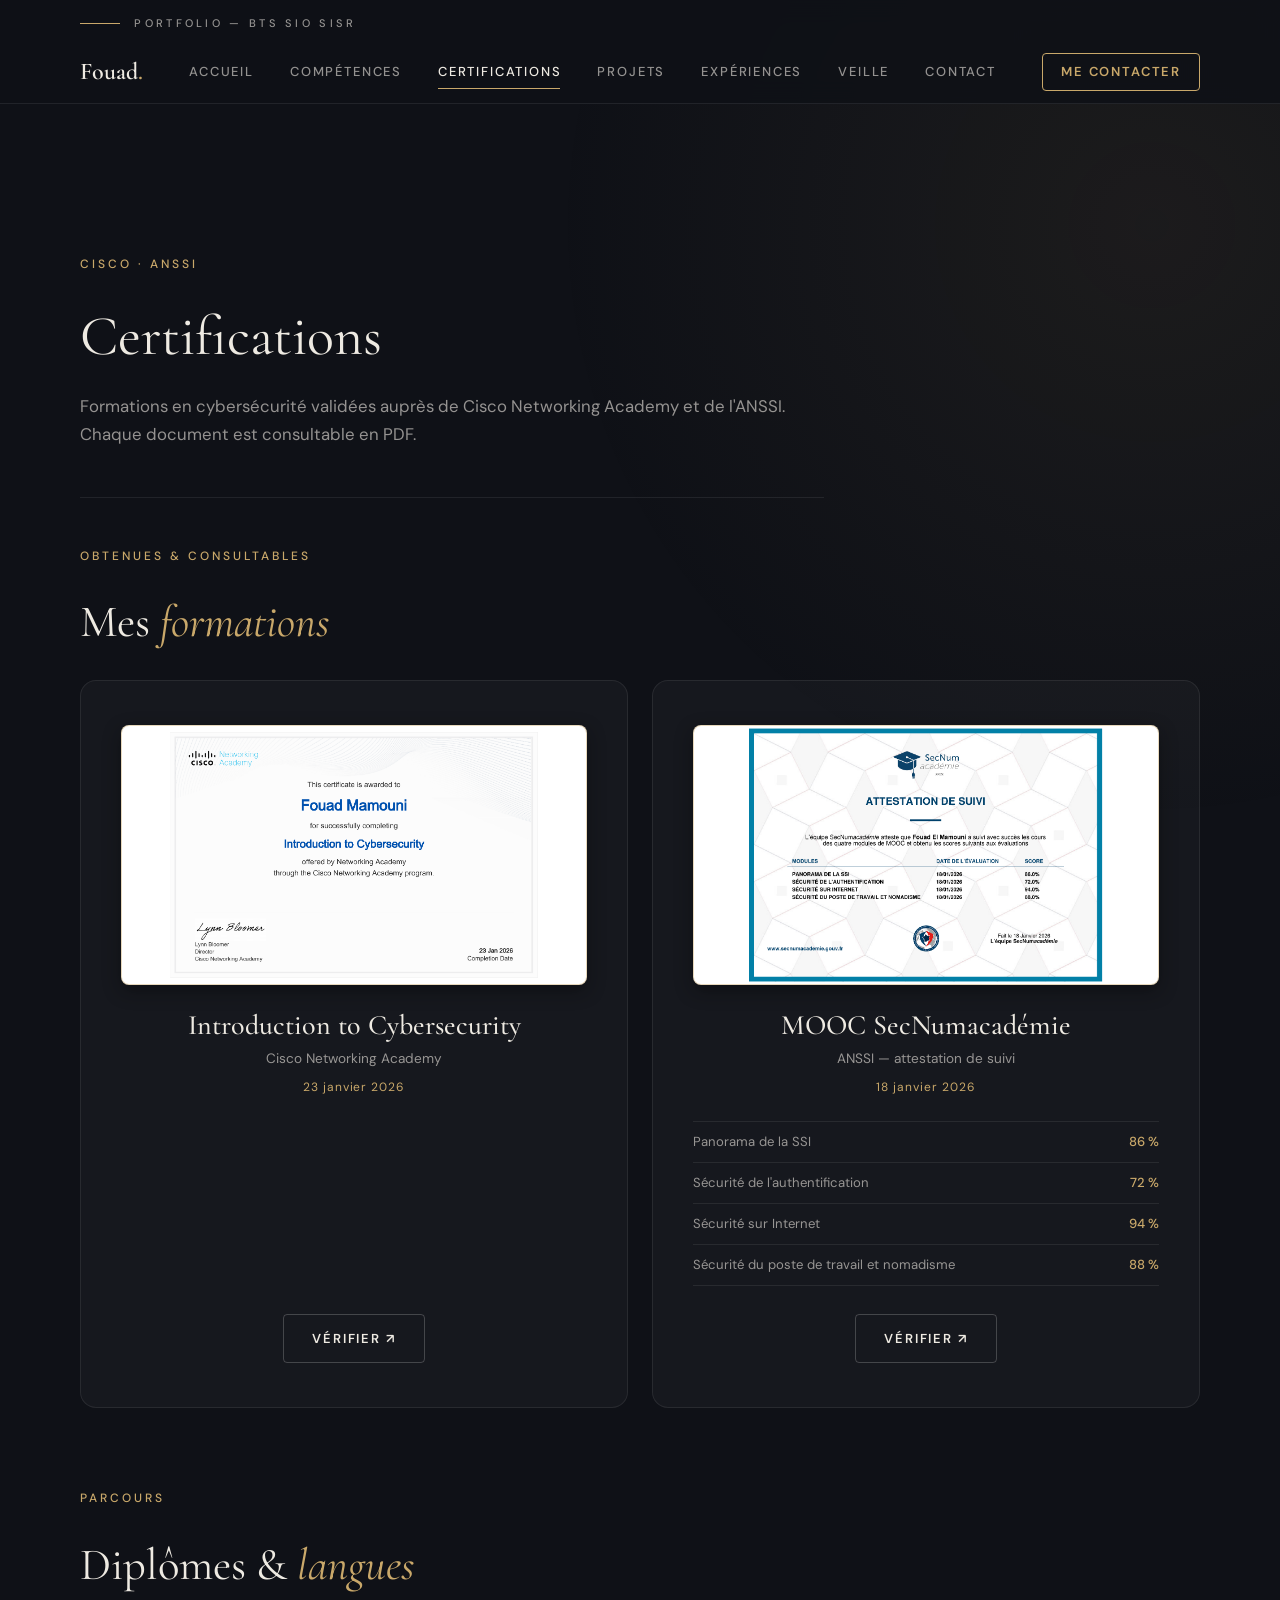
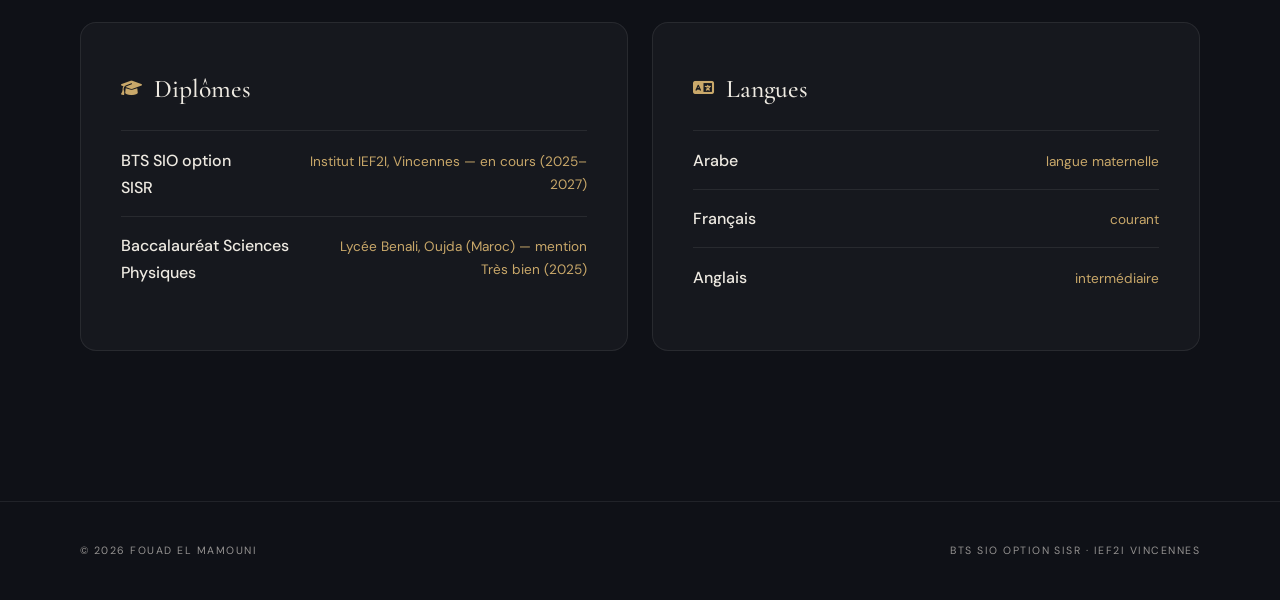
==== commit 570b3163: "Add files via upload" ====
--- a/certifications.html
+++ b/certifications.html
@@ -50,6 +50,7 @@
                 <li><a href="certifications.html" class="actif" aria-current="page">Certifications</a></li>
                 <li><a href="projets.html">Projets</a></li>
                 <li><a href="experiences.html">Expériences</a></li>
+                <li><a href="veille.html">Veille</a></li>
                 <li><a href="contact.html">Contact</a></li>
             </ul>
         </nav>
--- a/style.css
+++ b/style.css
@@ -37,6 +37,14 @@
 }
 
 /* À partir de 1200px : écart normal entre les liens du menu (36px) */
+/* De 1024 à 1099px, le header est sur une ligne mais l'espace est juste pour les 7 liens :
+   écart réduit pour que le bouton « Me contacter » ne passe pas à la ligne */
+@media (min-width: 1024px) and (max-width: 1099px) {
+    :root {
+        --ecart-menu: 12px;
+    }
+}
+
 @media (min-width: 1200px) {
     :root {
         --ecart-menu: 36px;
@@ -187,7 +195,7 @@
 
 nav ul {
     display: flex;
-    gap: var(--ecart-menu);       /* 28px sur mobile, 22px de 900 à 1199px, 36px dès 1200px (voir :root) */
+    gap: var(--ecart-menu);       /* 28px sur mobile, 22px de 900 à 1199px (12px de 1024 à 1099px), 36px dès 1200px (voir :root) */
     width: max-content;           /* les liens restent sur une seule ligne */
     margin: 0;
     padding: 0 var(--gouttiere);  /* le 1er lien s'aligne sur le logo */
@@ -1456,6 +1464,157 @@
     font-weight: 700;
 }
 
+/* ===== 12 quater. Veille technologique ===== */
+/* Paragraphe de définition, en gris clair */
+.texte-veille {
+    max-width: 70ch;
+    margin-bottom: 2.5rem;
+    color: var(--texte-doux);
+}
+
+/* La carte arrondie autour du tableau : sur mobile, le tableau défile
+   horizontalement à l'intérieur, sans élargir la page */
+.tableau-defilant {
+    overflow-x: auto;
+    background-color: var(--carte);
+    border: 1px solid var(--bordure);
+    border-radius: var(--rayon);
+}
+
+/* Le tableau comparatif IPv4 / IPv6 */
+.tableau-comparatif {
+    width: 100%;
+    min-width: 560px; /* en dessous, la carte défile au lieu d'écraser les colonnes */
+    border-collapse: collapse;
+    font-size: 0.9rem;
+    text-align: left;
+}
+
+.tableau-comparatif th,
+.tableau-comparatif td {
+    padding: 1rem 1.25rem;
+    border-bottom: 1px solid var(--bordure); /* fines lignes entre les rangées */
+    vertical-align: top;
+}
+
+/* Pas de ligne sous la dernière rangée (la bordure de la carte suffit) */
+.tableau-comparatif tbody tr:last-child th,
+.tableau-comparatif tbody tr:last-child td {
+    border-bottom: none;
+}
+
+/* Ligne d'en-tête : petites majuscules espacées */
+.tableau-comparatif thead th {
+    color: var(--texte-doux);
+    font-size: 0.7rem;
+    font-weight: 500;
+    letter-spacing: 0.16em;
+    text-transform: uppercase;
+}
+
+/* Première colonne (les critères) en blanc */
+.tableau-comparatif tbody th {
+    color: var(--texte);
+    font-weight: 500;
+}
+
+/* Colonne IPv4 en gris clair */
+.tableau-comparatif td {
+    color: var(--texte-doux);
+}
+
+/* Colonne IPv6 en doré (en-tête compris) */
+.tableau-comparatif th:nth-child(3),
+.tableau-comparatif td:nth-child(3) {
+    color: var(--or);
+}
+
+/* Grille des enjeux : 1 colonne sur mobile (2 colonnes sur ordinateur, voir plus bas) */
+.grille-enjeux {
+    display: grid;
+    grid-template-columns: 1fr;
+    gap: 1.5rem;
+}
+
+/* Une carte d'enjeu : icône dorée, titre blanc, texte gris clair */
+.carte-enjeu {
+    padding: 2rem 1.5rem;
+    background-color: var(--carte);
+    border: 1px solid var(--bordure);
+    border-radius: var(--rayon);
+    transition: border-color 0.3s;
+}
+
+.carte-enjeu:hover {
+    border-color: var(--bordure-or);
+}
+
+.carte-enjeu i {
+    display: block;
+    margin-bottom: 1.25rem;
+    color: var(--or);
+    font-size: 1.6rem;
+}
+
+.carte-enjeu h4 {
+    margin: 0 0 0.75rem;
+    font-family: var(--serif);
+    font-size: 1.6rem;
+    font-weight: 500;
+    line-height: 1.15;
+    color: var(--texte);
+}
+
+.carte-enjeu p {
+    margin: 0;
+    color: var(--texte-doux);
+    font-size: 0.92rem;
+}
+
+/* Encart « En résumé » : une carte avec une bordure dorée à gauche */
+.encart-resume {
+    margin-top: 2.5rem;
+    padding: 2rem 1.5rem;
+    background-color: var(--carte);
+    border: 1px solid var(--bordure);
+    border-left: 3px solid var(--or);
+    border-radius: 0 var(--rayon) var(--rayon) 0; /* le côté doré reste droit */
+}
+
+.encart-resume p:last-child {
+    margin: 0;
+    color: var(--texte);
+    font-size: 1.05rem;
+}
+
+/* Sources : en bas de la page, petit texte gris et liens dorés */
+.sources-veille {
+    margin-top: 5rem;
+    padding-top: 2rem;
+    border-top: 1px solid var(--bordure);
+    color: var(--texte-doux);
+    font-size: 0.8rem;
+}
+
+.sources-veille ul {
+    margin: 0;
+    padding: 0;
+    list-style: none;
+}
+
+.sources-veille li + li {
+    margin-top: 0.6rem;
+}
+
+.sources-veille a {
+    color: var(--or);
+    overflow-wrap: anywhere; /* un long titre ne déborde jamais sur mobile */
+}
+
+.sources-veille a:hover {
+    text-decoration: underline;
+}
+
 /* ===== 13. Contact ===== */
 #contact {
     padding-bottom: 7rem;
@@ -1836,6 +1995,16 @@
         padding: 2.75rem 2.5rem;
     }
 
+    /* Veille : les 4 cartes d'enjeux en 2 colonnes */
+    .grille-enjeux {
+        grid-template-columns: repeat(2, 1fr);
+    }
+
+    .carte-enjeu,
+    .encart-resume {
+        padding: 2.5rem;
+    }
+
     /* Diplômes et langues : le nom à gauche, le détail à droite */
     .lignes div {
         flex-direction: row;
